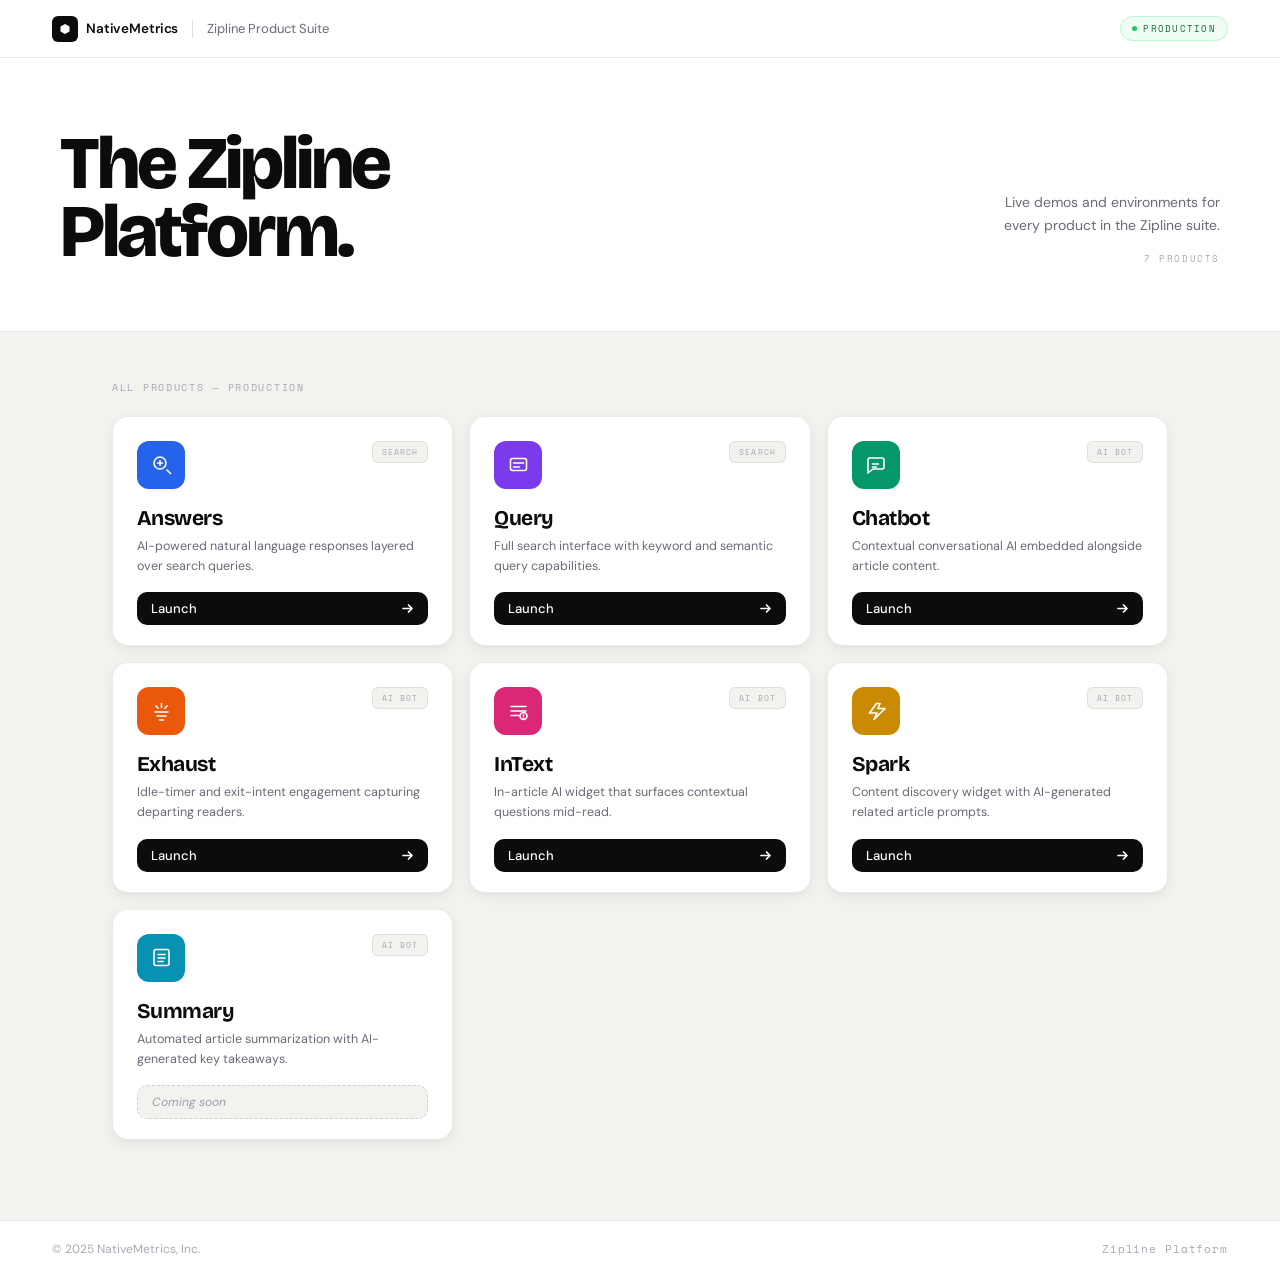
==== index.html @ ae82f977 "Starting" ====
<!DOCTYPE html>
<html lang="en">
<head>
  <meta charset="UTF-8">
  <meta name="viewport" content="width=device-width, initial-scale=1.0">
  <title>Zipline Product Suite — NativeMetrics</title>
  <link rel="preconnect" href="https://fonts.googleapis.com">
  <link rel="preconnect" href="https://fonts.gstatic.com" crossorigin>
  <link href="https://fonts.googleapis.com/css2?family=Bricolage+Grotesque:opsz,wght@12..96,700;12..96,800&family=DM+Sans:opsz,wght@9..40,400;9..40,500;9..40,600&family=Space+Mono&display=swap" rel="stylesheet">
  <style>
    *, *::before, *::after { box-sizing: border-box; margin: 0; padding: 0; }

    :root {
      --page:       #f2f2ef;
      --white:      #ffffff;
      --border:     rgba(0,0,0,.08);
      --border-md:  rgba(0,0,0,.13);
      --text:       #0c0c0f;
      --text-mid:   #6a6a78;
      --text-dim:   #a8a8b4;
      --ink:        #0c0c0f;
      --radius:     16px;
      --shadow:     0 1px 3px rgba(0,0,0,.04), 0 4px 14px rgba(0,0,0,.06);
      --shadow-hov: 0 4px 6px rgba(0,0,0,.05), 0 12px 32px rgba(0,0,0,.10);
    }

    html { -webkit-font-smoothing: antialiased; scroll-behavior: smooth; }
    body { background: var(--page); color: var(--text); font-family: 'DM Sans', system-ui, sans-serif; min-height: 100vh; }

    /* STAGING BANNER */
    #staging-banner {
      display: none;
      align-items: center;
      justify-content: center;
      gap: 8px;
      padding: 9px 24px;
      background: #fffbeb;
      border-bottom: 1px solid #fcd34d;
      font-size: 12px;
      color: #92400e;
      font-weight: 500;
    }
    #staging-banner.on { display: flex; }
    .s-dot { width: 6px; height: 6px; border-radius: 50%; background: #f59e0b; animation: blink 1.4s ease-in-out infinite; }
    @keyframes blink { 0%,100%{opacity:1} 50%{opacity:.25} }

    /* NAV */
    nav {
      background: var(--white);
      border-bottom: 1px solid var(--border);
      height: 58px;
      padding: 0 52px;
      display: flex;
      align-items: center;
      justify-content: space-between;
      position: sticky;
      top: 0;
      z-index: 20;
    }

    .nav-left { display: flex; align-items: center; }

    .nm-mark { display: flex; align-items: center; gap: 8px; text-decoration: none; }
    .nm-icon { width: 26px; height: 26px; background: var(--ink); border-radius: 6px; display: grid; place-items: center; }
    .nm-icon svg { display: block; }
    .nm-label { font-size: 13.5px; font-weight: 600; color: var(--text); letter-spacing: -.01em; }

    .nav-sep { width: 1px; height: 18px; background: var(--border-md); margin: 0 14px; }
    .nav-sub { font-size: 13px; color: var(--text-mid); }

    .env-pill {
      font-family: 'Space Mono', monospace;
      font-size: 9px;
      letter-spacing: .14em;
      text-transform: uppercase;
      padding: 5px 11px;
      border-radius: 99px;
      display: flex;
      align-items: center;
      gap: 6px;
    }
    .env-pill.prod { background: #f0fdf4; color: #166534; border: 1px solid #bbf7d0; }
    .env-pill.stag { background: #fffbeb; color: #92400e; border: 1px solid #fcd34d; }
    .pill-dot { width: 5px; height: 5px; border-radius: 50%; }
    .pill-dot.prod { background: #22c55e; }
    .pill-dot.stag { background: #f59e0b; animation: blink 1.4s ease-in-out infinite; }

    /* HERO */
    .hero { background: var(--white); border-bottom: 1px solid var(--border); padding: 72px 52px 64px; }
    .hero-inner { max-width: 1160px; margin: 0 auto; display: flex; align-items: flex-end; justify-content: space-between; gap: 48px; }

    h1 {
      font-family: 'Bricolage Grotesque', sans-serif;
      font-size: clamp(46px, 5.8vw, 80px);
      font-weight: 800;
      line-height: .92;
      letter-spacing: -.04em;
      color: var(--text);
    }

    .hero-right { text-align: right; padding-bottom: 2px; }
    .hero-sub { font-size: 14px; color: var(--text-mid); line-height: 1.65; max-width: 240px; margin: 0 0 14px auto; }
    .hero-count { font-family: 'Space Mono', monospace; font-size: 9px; letter-spacing: .18em; text-transform: uppercase; color: var(--text-dim); }

    /* MAIN */
    main { max-width: 1160px; margin: 0 auto; padding: 48px 52px 80px; }

    .section-row { display: flex; align-items: center; margin-bottom: 22px; }
    .section-label { font-family: 'Space Mono', monospace; font-size: 9.5px; letter-spacing: .18em; text-transform: uppercase; color: var(--text-dim); }

    /* GRID */
    .grid { display: grid; grid-template-columns: repeat(auto-fill, minmax(280px, 1fr)); gap: 16px; }

    /* CARD */
    .card {
      background: var(--white);
      border: 1px solid var(--border);
      border-radius: var(--radius);
      padding: 24px 24px 20px;
      display: flex;
      flex-direction: column;
      gap: 16px;
      box-shadow: var(--shadow);
      transition: box-shadow .22s, transform .22s, border-color .18s;
      animation: up .4s ease both;
    }
    .card:hover { box-shadow: var(--shadow-hov); transform: translateY(-3px); border-color: var(--border-md); }
    @keyframes up { from{opacity:0;transform:translateY(14px)} to{opacity:1;transform:translateY(0)} }
    .card:nth-child(1){animation-delay:.04s}
    .card:nth-child(2){animation-delay:.08s}
    .card:nth-child(3){animation-delay:.12s}
    .card:nth-child(4){animation-delay:.16s}
    .card:nth-child(5){animation-delay:.20s}
    .card:nth-child(6){animation-delay:.24s}
    .card:nth-child(7){animation-delay:.28s}

    .card-top { display: flex; align-items: flex-start; justify-content: space-between; }

    .product-icon { width: 48px; height: 48px; border-radius: 12px; display: grid; place-items: center; flex-shrink: 0; }
    .product-icon svg { width: 21px; height: 21px; }

    .card-tag {
      font-family: 'Space Mono', monospace;
      font-size: 8px;
      letter-spacing: .13em;
      text-transform: uppercase;
      color: var(--text-dim);
      background: var(--page);
      border: 1px solid var(--border);
      padding: 4px 9px;
      border-radius: 6px;
    }

    .card-body { flex: 1; }
    .card-name { font-family: 'Bricolage Grotesque', sans-serif; font-size: 21px; font-weight: 700; letter-spacing: -.025em; color: var(--text); margin-bottom: 5px; }
    .card-desc { font-size: 12.5px; color: var(--text-mid); line-height: 1.62; }

    /* BUTTONS */
    .btn {
      display: flex; align-items: center; justify-content: space-between;
      padding: 10px 14px; border-radius: 10px;
      font-size: 13px; font-weight: 500; text-decoration: none;
      transition: background .14s, transform .12s;
      line-height: 1;
    }
    .btn-icon { display: flex; align-items: center; }
    .btn-icon svg { width: 13px; height: 13px; }

    .btn-prod { background: var(--ink); color: #fff; }
    .btn-prod:hover { background: #2d2d36; }

    .btn-staging { background: #fffbeb; color: #92400e; border: 1px solid #fcd34d; }
    .btn-staging:hover { background: #fef3c7; }

    .btn-tbd { background: var(--page); color: var(--text-dim); border: 1px dashed var(--border-md); cursor: not-allowed; pointer-events: none; font-style: italic; font-size: 12px; }

    /* FOOTER */
    footer { background: var(--white); border-top: 1px solid var(--border); padding: 20px 52px; display: flex; align-items: center; justify-content: space-between; }
    .footer-copy { font-size: 12px; color: var(--text-dim); }
    .footer-right { font-size: 11px; color: var(--text-dim); font-family: 'Space Mono', monospace; letter-spacing: .08em; }

    @media (max-width: 680px) {
      nav, .hero, main, footer { padding-left: 20px; padding-right: 20px; }
      .hero-inner { flex-direction: column; align-items: flex-start; }
      .hero-right { text-align: left; }
      .hero-sub { margin-left: 0; max-width: none; }
    }
  </style>
</head>
<body>

  <div id="staging-banner">
    <div class="s-dot"></div>
    You're viewing <strong>&nbsp;staging environments</strong> — for internal testing only
    <div class="s-dot"></div>
  </div>

  <nav>
    <div class="nav-left">
      <a class="nm-mark" href="/">
        <div class="nm-icon">
          <svg width="12" height="12" viewBox="0 0 12 12" fill="none">
            <path d="M6 1L10.5 3.5V8.5L6 11L1.5 8.5V3.5L6 1Z" fill="white"/>
          </svg>
        </div>
        <span class="nm-label">NativeMetrics</span>
      </a>
      <div class="nav-sep"></div>
      <span class="nav-sub">Zipline Product Suite</span>
    </div>
    <div class="env-pill prod" id="env-pill">
      <div class="pill-dot prod" id="pill-dot"></div>
      <span id="pill-label">Production</span>
    </div>
  </nav>

  <section class="hero">
    <div class="hero-inner">
      <h1>The Zipline<br>Platform.</h1>
      <div class="hero-right">
        <p class="hero-sub">Live demos and environments for every product in the Zipline suite.</p>
        <p class="hero-count">7 Products</p>
      </div>
    </div>
  </section>

  <main>
    <div class="section-row">
      <p class="section-label" id="section-label">All Products — Production</p>
    </div>
    <div class="grid" id="grid"></div>
  </main>

  <footer>
    <span class="footer-copy">&copy; 2025 NativeMetrics, Inc.</span>
    <span class="footer-right">Zipline Platform</span>
  </footer>

  <script>
    const ARROW = `<svg viewBox="0 0 13 13" fill="none" stroke="currentColor" stroke-width="1.7" stroke-linecap="round" stroke-linejoin="round"><path d="M2 6.5h9M7.5 3l3.5 3.5L7.5 10"/></svg>`;

    const PRODUCTS = [
      {
        name: 'Answers',
        tag: 'Search',
        desc: 'AI-powered natural language responses layered over search queries.',
        color: '#2563eb',
        prod: 'https://go.ziplinesearch.com/s',
        staging: null,
        icon: `<svg viewBox="0 0 21 21" fill="none" stroke="white" stroke-width="1.6" stroke-linecap="round">
          <circle cx="9" cy="9" r="6"/>
          <path d="M16 16l3.5 3.5M9 6.5v5M6.5 9h5"/>
        </svg>`
      },
      {
        name: 'Query',
        tag: 'Search',
        desc: 'Full search interface with keyword and semantic query capabilities.',
        color: '#7c3aed',
        prod: 'https://go.ziplinesearch.com',
        staging: null,
        icon: `<svg viewBox="0 0 21 21" fill="none" stroke="white" stroke-width="1.6" stroke-linecap="round">
          <rect x="2.5" y="4.5" width="16" height="12" rx="2"/>
          <path d="M5.5 9h10M5.5 13h6"/>
        </svg>`
      },
      {
        name: 'Chatbot',
        tag: 'AI Bot',
        desc: 'Contextual conversational AI embedded alongside article content.',
        color: '#059669',
        prod: 'demo/chatbot.html',
        staging: 'demo/chatbot.html?env=staging',
        icon: `<svg viewBox="0 0 21 21" fill="none" stroke="white" stroke-width="1.6" stroke-linecap="round" stroke-linejoin="round">
          <path d="M4 4h13a2 2 0 012 2v7a2 2 0 01-2 2H8l-5 4V6a2 2 0 012-2z"/>
          <path d="M7.5 10h6M7.5 13h4"/>
        </svg>`
      },
      {
        name: 'Exhaust',
        tag: 'AI Bot',
        desc: 'Idle-timer and exit-intent engagement capturing departing readers.',
        color: '#ea580c',
        prod: 'demo/exhaust.html',
        staging: 'demo/exhaust.html?env=staging',
        icon: `<svg viewBox="0 0 21 21" fill="none" stroke="white" stroke-width="1.6" stroke-linecap="round">
          <path d="M10.5 2.5v4M7.2 7.2L4.8 4.8M13.8 7.2l2.4-2.4"/>
          <path d="M4 11h13M6 15h9M8.5 19h4"/>
        </svg>`
      },
      {
        name: 'InText',
        tag: 'AI Bot',
        desc: 'In-article AI widget that surfaces contextual questions mid-read.',
        color: '#db2777',
        prod: 'demo/intext.html',
        staging: 'demo/intext.html?env=staging',
        icon: `<svg viewBox="0 0 21 21" fill="none" stroke="white" stroke-width="1.6" stroke-linecap="round">
          <path d="M3 5.5h15M3 10h15M3 14.5h8"/>
          <circle cx="15.5" cy="15" r="3.5"/>
          <path d="M15.5 13.8v1.6M15.5 17.2v.3"/>
        </svg>`
      },
      {
        name: 'Spark',
        tag: 'AI Bot',
        desc: 'Content discovery widget with AI-generated related article prompts.',
        color: '#ca8a04',
        prod: 'demo/spark.html',
        staging: 'demo/spark.html?env=staging',
        icon: `<svg viewBox="0 0 21 21" fill="none" stroke="white" stroke-width="1.6" stroke-linecap="round" stroke-linejoin="round">
          <path d="M11.5 2.5L4.5 12h7.5L9 18.5l11-11H13l2-5z"/>
        </svg>`
      },
      {
        name: 'Summary',
        tag: 'AI Bot',
        desc: 'Automated article summarization with AI-generated key takeaways.',
        color: '#0891b2',
        prod: null,
        staging: null,
        icon: `<svg viewBox="0 0 21 21" fill="none" stroke="white" stroke-width="1.6" stroke-linecap="round">
          <rect x="3" y="2.5" width="15" height="16" rx="2"/>
          <path d="M7 7.5h7M7 11h7M7 14.5h5"/>
        </svg>`
      }
    ];

    const params  = new URLSearchParams(window.location.search);
    const staging = params.get('env') === 'staging';

    if (staging) {
      document.getElementById('staging-banner').classList.add('on');
      document.getElementById('section-label').textContent = 'All Products — Staging';
      const pill = document.getElementById('env-pill');
      pill.className = 'env-pill stag';
      document.getElementById('pill-dot').className = 'pill-dot stag';
      document.getElementById('pill-label').textContent = 'Staging';
    }

    function buildCard(p) {
      const url = staging ? p.staging : p.prod;
      let btn;
      if (url) {
        btn = staging
          ? `<a class="btn btn-staging" href="${url}" target="_blank"><span>Launch Staging</span><span class="btn-icon">${ARROW}</span></a>`
          : `<a class="btn btn-prod"    href="${url}" target="_blank"><span>Launch</span><span class="btn-icon">${ARROW}</span></a>`;
      } else {
        btn = `<span class="btn btn-tbd"><span>Coming soon</span></span>`;
      }

      return `
        <div class="card">
          <div class="card-top">
            <div class="product-icon" style="background:${p.color}">${p.icon}</div>
            <span class="card-tag">${p.tag}</span>
          </div>
          <div class="card-body">
            <div class="card-name">${p.name}</div>
            <div class="card-desc">${p.desc}</div>
          </div>
          <div>${btn}</div>
        </div>`;
    }

    document.getElementById('grid').innerHTML = PRODUCTS.map(buildCard).join('');
  </script>

</body>
</html>
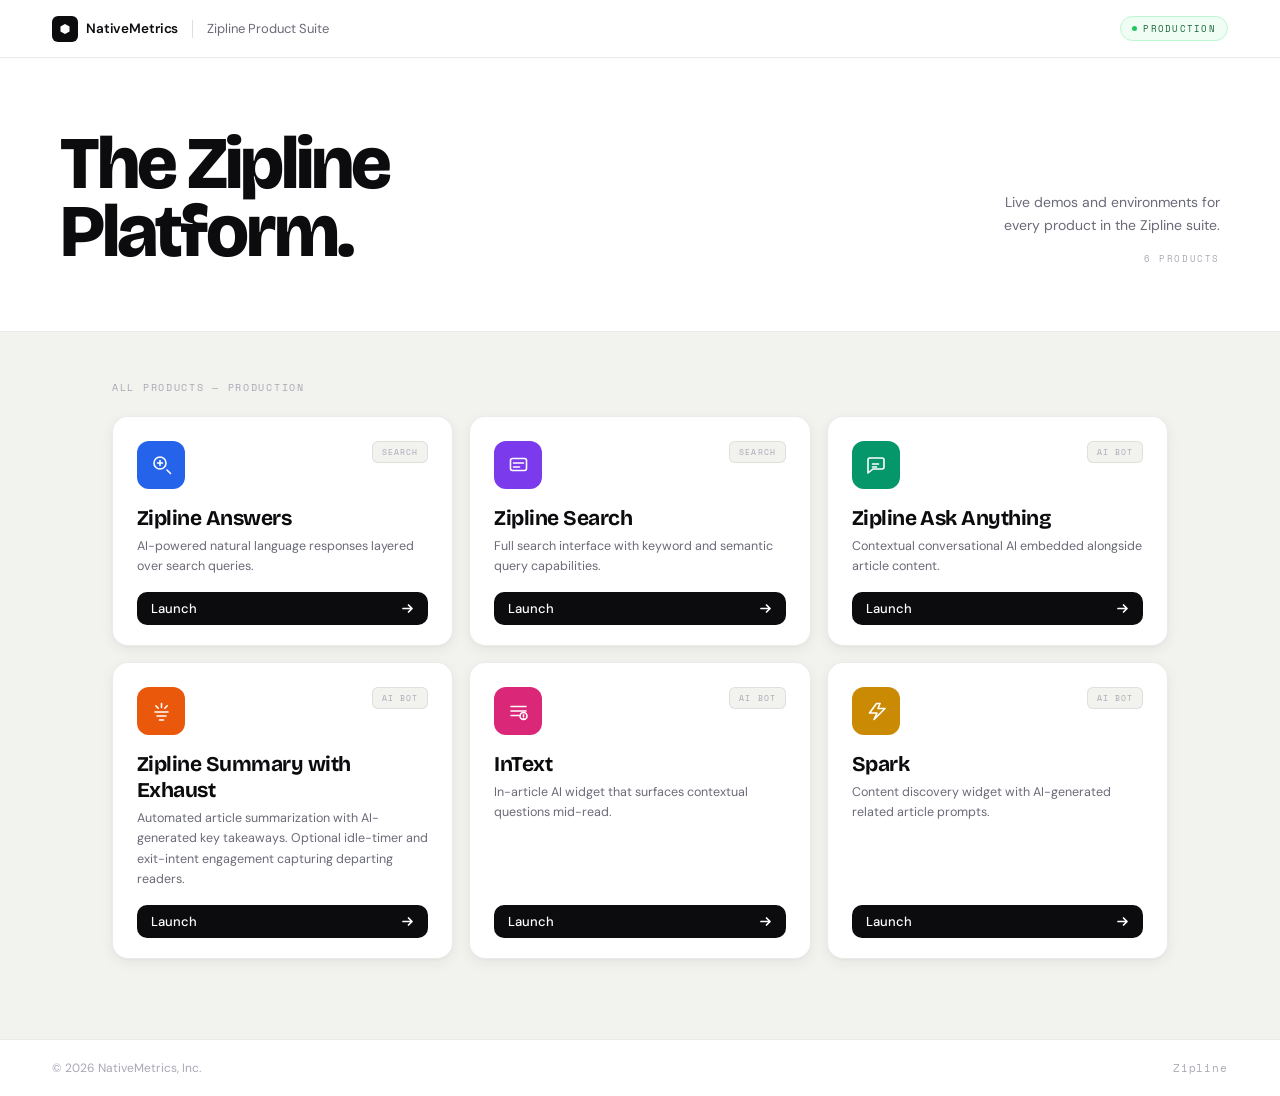
==== commit f2bfdc6b: "Add files via upload" ====
--- a/index.html
+++ b/index.html
@@ -219,7 +219,7 @@
       <h1>The Zipline<br>Platform.</h1>
       <div class="hero-right">
         <p class="hero-sub">Live demos and environments for every product in the Zipline suite.</p>
-        <p class="hero-count">7 Products</p>
+        <p class="hero-count">6 Products</p>
       </div>
     </div>
   </section>
@@ -232,8 +232,8 @@
   </main>
 
   <footer>
-    <span class="footer-copy">&copy; 2025 NativeMetrics, Inc.</span>
-    <span class="footer-right">Zipline Platform</span>
+    <span class="footer-copy">&copy; 2026 NativeMetrics, Inc.</span>
+    <span class="footer-right">Zipline</span>
   </footer>
 
   <script>
@@ -241,7 +241,7 @@
 
     const PRODUCTS = [
       {
-        name: 'Answers',
+        name: 'Zipline Answers',
         tag: 'Search',
         desc: 'AI-powered natural language responses layered over search queries.',
         color: '#2563eb',
@@ -253,7 +253,7 @@
         </svg>`
       },
       {
-        name: 'Query',
+        name: 'Zipline Search',
         tag: 'Search',
         desc: 'Full search interface with keyword and semantic query capabilities.',
         color: '#7c3aed',
@@ -265,7 +265,7 @@
         </svg>`
       },
       {
-        name: 'Chatbot',
+        name: 'Zipline Ask Anything',
         tag: 'AI Bot',
         desc: 'Contextual conversational AI embedded alongside article content.',
         color: '#059669',
@@ -277,9 +277,9 @@
         </svg>`
       },
       {
-        name: 'Exhaust',
+        name: 'Zipline Summary with Exhaust',
         tag: 'AI Bot',
-        desc: 'Idle-timer and exit-intent engagement capturing departing readers.',
+        desc: 'Automated article summarization with AI-generated key takeaways. Optional idle-timer and exit-intent engagement capturing departing readers.',
         color: '#ea580c',
         prod: 'demo/exhaust.html',
         staging: 'demo/exhaust.html?env=staging',
@@ -310,18 +310,6 @@
         staging: 'demo/spark.html?env=staging',
         icon: `<svg viewBox="0 0 21 21" fill="none" stroke="white" stroke-width="1.6" stroke-linecap="round" stroke-linejoin="round">
           <path d="M11.5 2.5L4.5 12h7.5L9 18.5l11-11H13l2-5z"/>
-        </svg>`
-      },
-      {
-        name: 'Summary',
-        tag: 'AI Bot',
-        desc: 'Automated article summarization with AI-generated key takeaways.',
-        color: '#0891b2',
-        prod: null,
-        staging: null,
-        icon: `<svg viewBox="0 0 21 21" fill="none" stroke="white" stroke-width="1.6" stroke-linecap="round">
-          <rect x="3" y="2.5" width="15" height="16" rx="2"/>
-          <path d="M7 7.5h7M7 11h7M7 14.5h5"/>
         </svg>`
       }
     ];
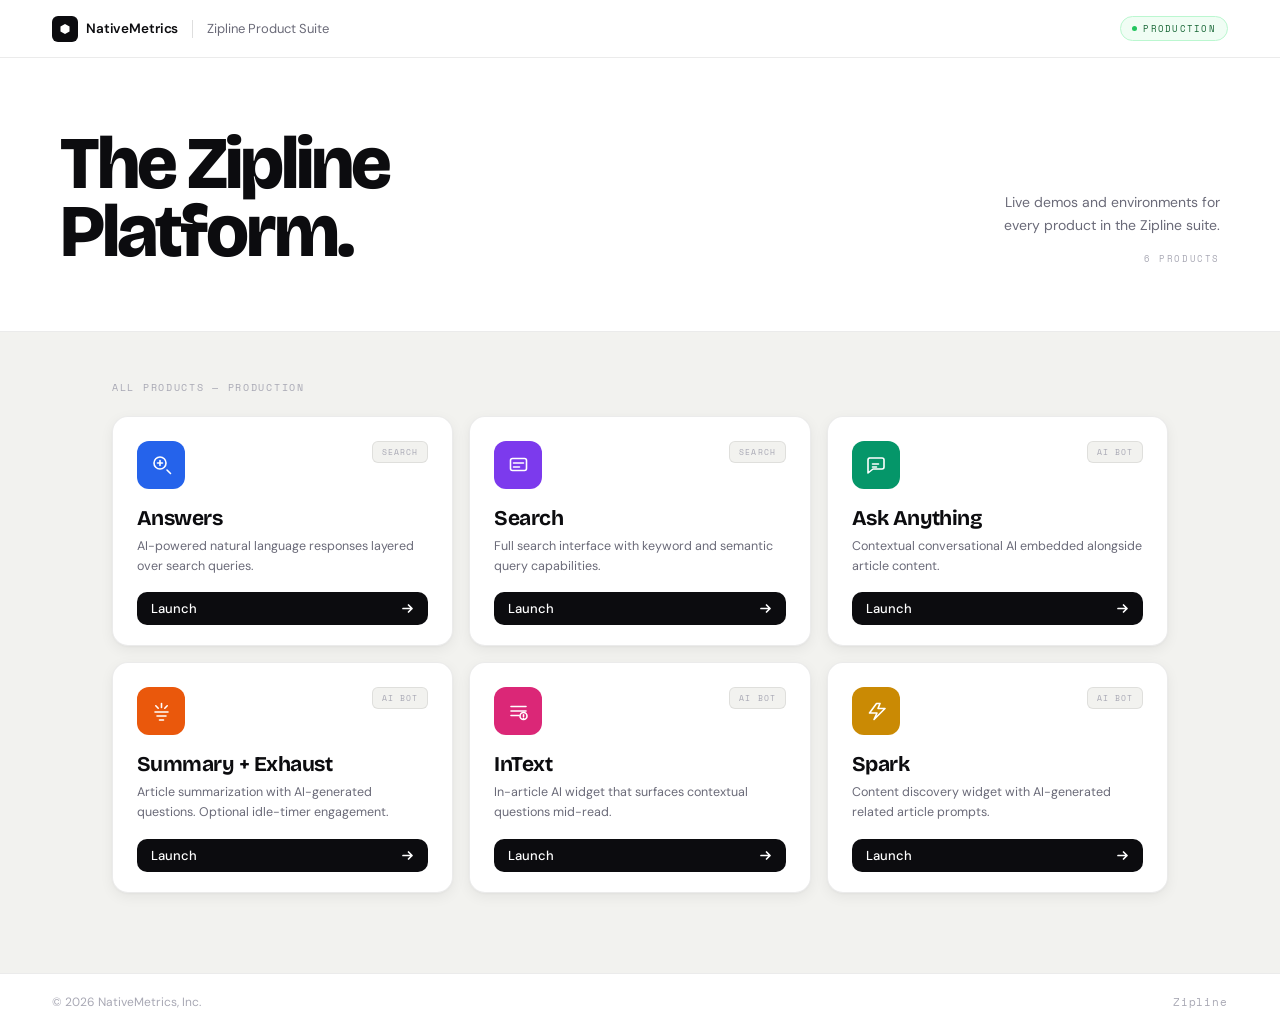
==== commit a6502e74: "Add files via upload" ====
--- a/index.html
+++ b/index.html
@@ -241,7 +241,7 @@
 
     const PRODUCTS = [
       {
-        name: 'Zipline Answers',
+        name: 'Answers',
         tag: 'Search',
         desc: 'AI-powered natural language responses layered over search queries.',
         color: '#2563eb',
@@ -253,7 +253,7 @@
         </svg>`
       },
       {
-        name: 'Zipline Search',
+        name: 'Search',
         tag: 'Search',
         desc: 'Full search interface with keyword and semantic query capabilities.',
         color: '#7c3aed',
@@ -265,7 +265,7 @@
         </svg>`
       },
       {
-        name: 'Zipline Ask Anything',
+        name: 'Ask Anything',
         tag: 'AI Bot',
         desc: 'Contextual conversational AI embedded alongside article content.',
         color: '#059669',
@@ -277,9 +277,9 @@
         </svg>`
       },
       {
-        name: 'Zipline Summary with Exhaust',
+        name: 'Summary + Exhaust',
         tag: 'AI Bot',
-        desc: 'Automated article summarization with AI-generated key takeaways. Optional idle-timer and exit-intent engagement capturing departing readers.',
+        desc: 'Article summarization with AI-generated questions. Optional idle-timer engagement.',
         color: '#ea580c',
         prod: 'demo/exhaust.html',
         staging: 'demo/exhaust.html?env=staging',
